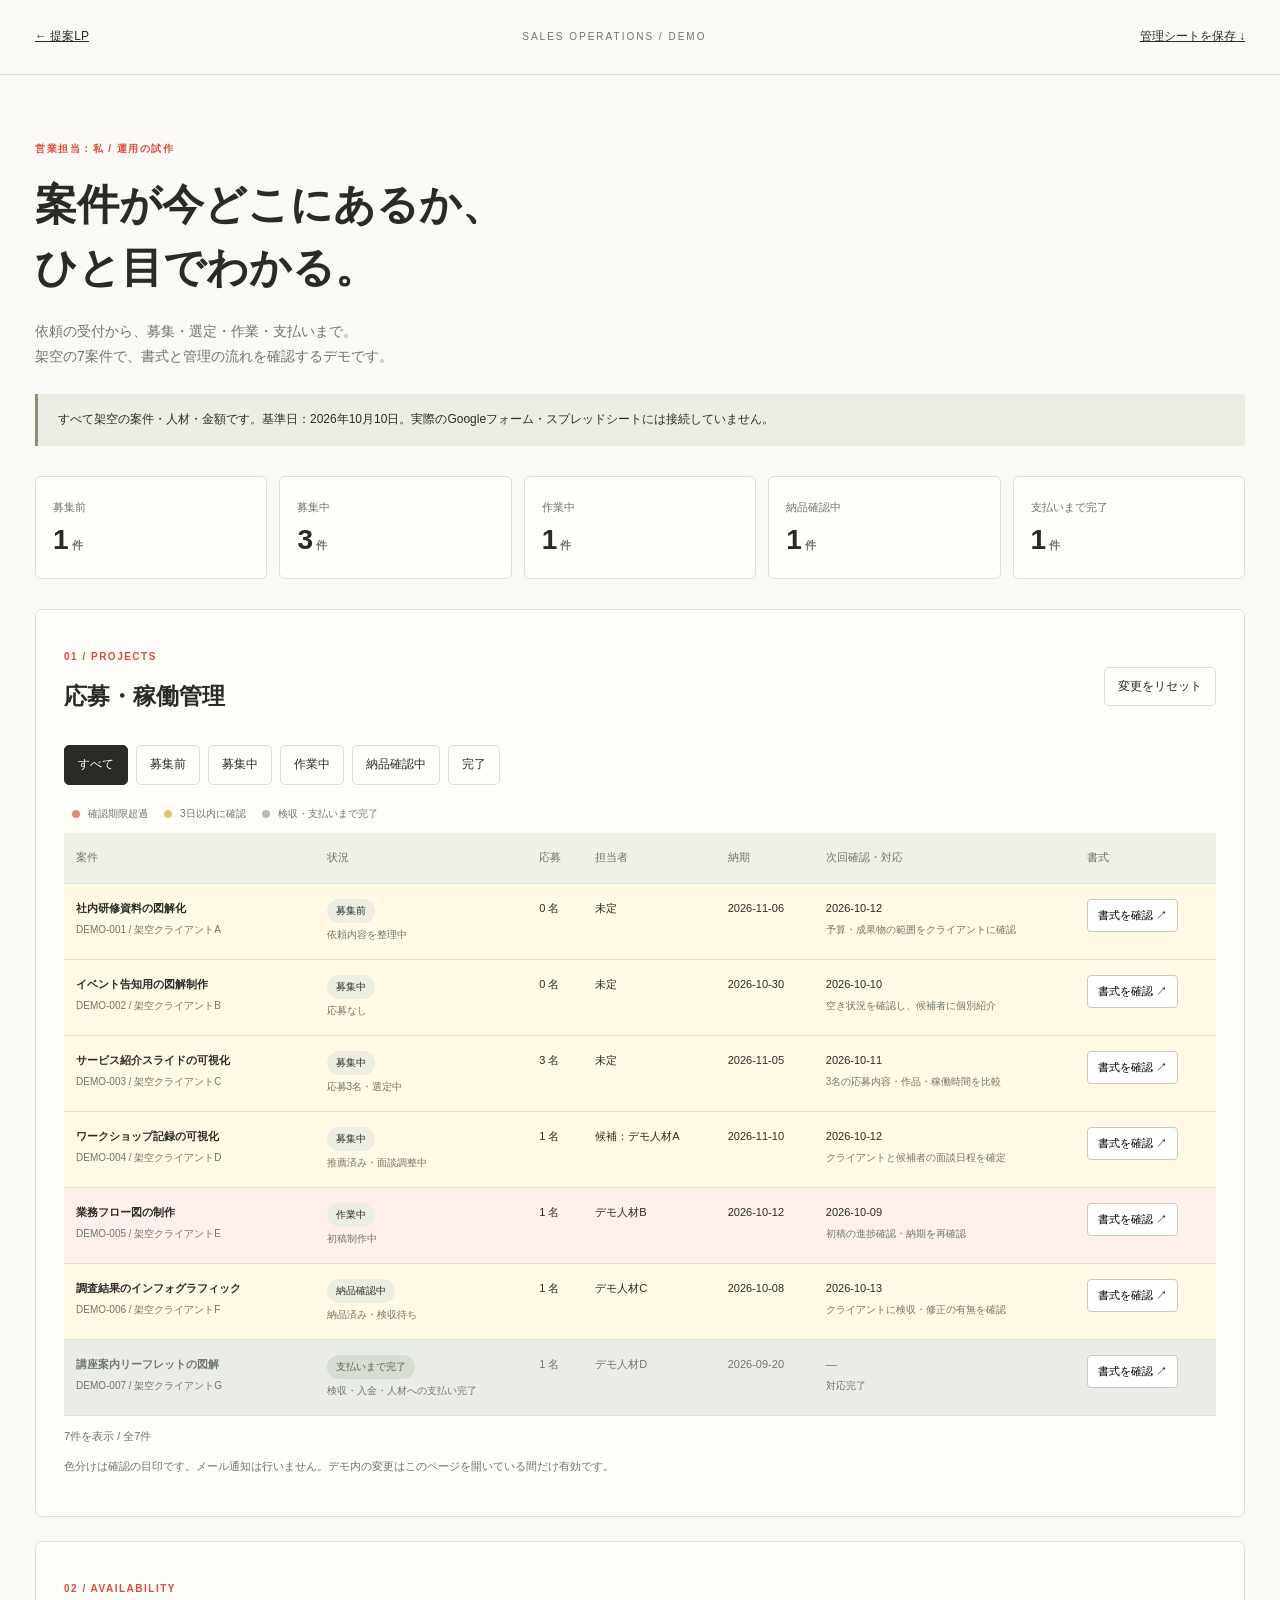
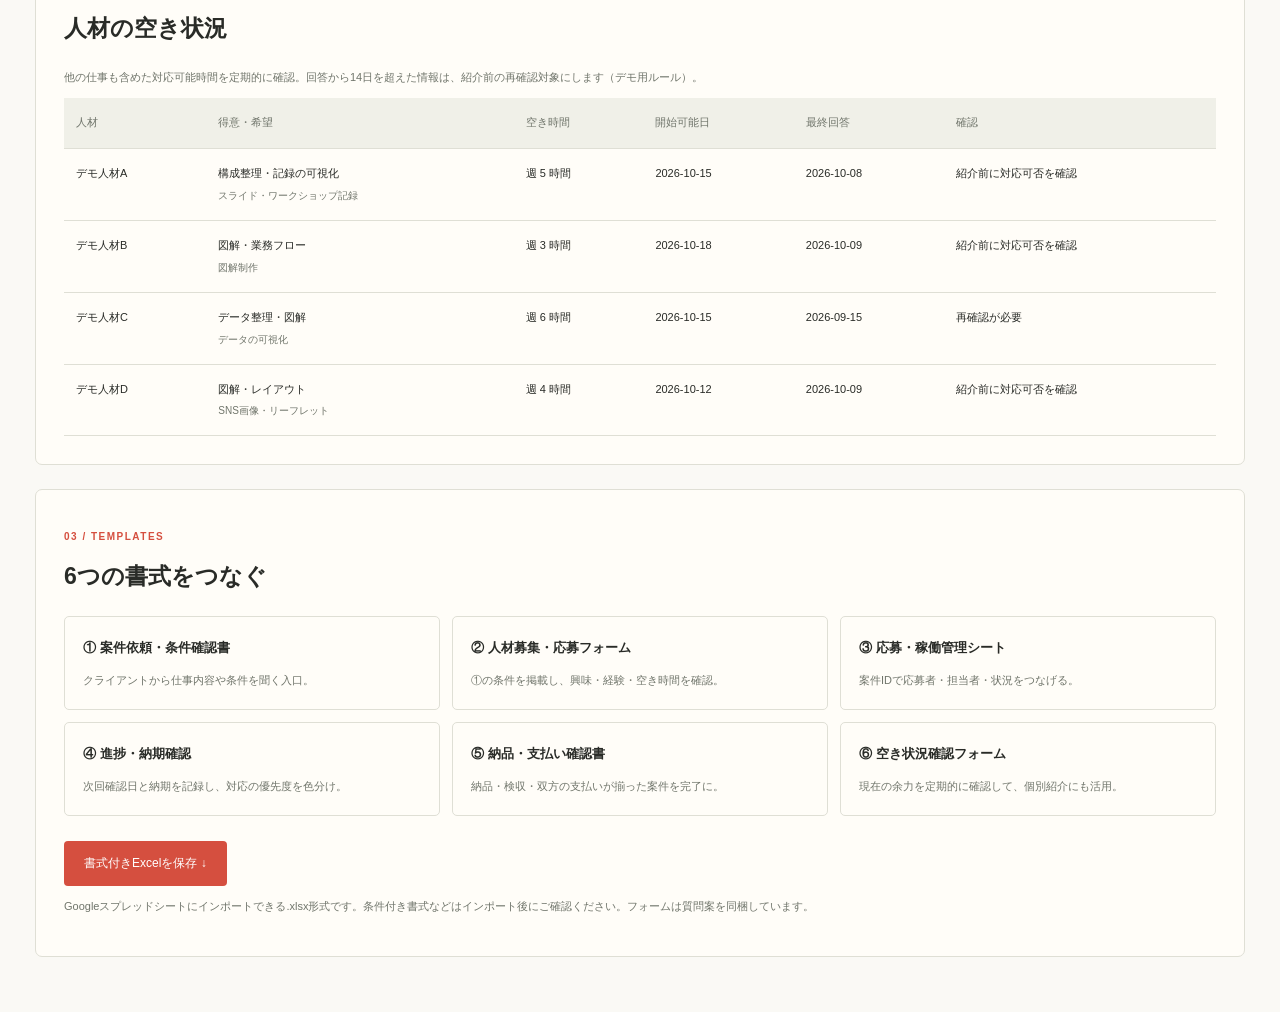
==== demo/index.html @ 5d19b6b4 "Add sample sales operations dashboard and spreadsheet templates" ====
<!doctype html><html lang="ja"><head><meta charset="utf-8"><meta name="viewport" content="width=device-width,initial-scale=1"><title>営業運用デモ｜まりえもんへの提案</title><link rel="stylesheet" href="demo.css"></head><body><header><a href="../index.html">← 提案LP</a><span>SALES OPERATIONS / DEMO</span><a href="営業運用デモ.xlsx" download>管理シートを保存 ↓</a></header><main><p class="eyebrow">営業担当：私 / 運用の試作</p><h1>案件が今どこにあるか、<br>ひと目でわかる。</h1><p class="intro">依頼の受付から、募集・選定・作業・支払いまで。<br>架空の7案件で、書式と管理の流れを確認するデモです。</p><div class="notice">すべて架空の案件・人材・金額です。基準日：2026年10月10日。実際のGoogleフォーム・スプレッドシートには接続していません。</div><div class="summary" id="summary"></div><section class="panel"><div class="panel-title"><div><p class="eyebrow">01 / PROJECTS</p><h2>応募・稼働管理</h2></div><button id="reset" class="secondary">変更をリセット</button></div><div class="filters" role="group" aria-label="案件の絞り込み"><button class="active" data-filter="すべて" aria-pressed="true">すべて</button><button data-filter="募集前" aria-pressed="false">募集前</button><button data-filter="募集中" aria-pressed="false">募集中</button><button data-filter="作業中" aria-pressed="false">作業中</button><button data-filter="納品確認中" aria-pressed="false">納品確認中</button><button data-filter="完了" aria-pressed="false">完了</button></div><p class="legend"><span class="dot red"></span>確認期限超過 <span class="dot yellow"></span>3日以内に確認 <span class="dot gray"></span>検収・支払いまで完了</p><div class="table-wrap"><table class="projects-table"><caption class="sr-only">架空の案件の応募・稼働状況</caption><thead><tr><th>案件</th><th>状況</th><th>応募</th><th>担当者</th><th>納期</th><th>次回確認・対応</th><th>書式</th></tr></thead><tbody id="projects"></tbody></table></div><p id="result-count" class="muted" role="status"></p><p class="muted">色分けは確認の目印です。メール通知は行いません。デモ内の変更はこのページを開いている間だけ有効です。</p></section><section class="panel" id="talent-panel"><p class="eyebrow">02 / AVAILABILITY</p><h2>人材の空き状況</h2><p class="muted">他の仕事も含めた対応可能時間を定期的に確認。回答から14日を超えた情報は、紹介前の再確認対象にします（デモ用ルール）。</p><div class="table-wrap"><table><caption class="sr-only">架空の人材の稼働可能状況</caption><thead><tr><th>人材</th><th>得意・希望</th><th>空き時間</th><th>開始可能日</th><th>最終回答</th><th>確認</th></tr></thead><tbody id="talents"></tbody></table></div></section><section class="panel"><p class="eyebrow">03 / TEMPLATES</p><h2>6つの書式をつなぐ</h2><div class="template-grid"><article><b>① 案件依頼・条件確認書</b><p>クライアントから仕事内容や条件を聞く入口。</p></article><article><b>② 人材募集・応募フォーム</b><p>①の条件を掲載し、興味・経験・空き時間を確認。</p></article><article><b>③ 応募・稼働管理シート</b><p>案件IDで応募者・担当者・状況をつなげる。</p></article><article><b>④ 進捗・納期確認</b><p>次回確認日と納期を記録し、対応の優先度を色分け。</p></article><article><b>⑤ 納品・支払い確認書</b><p>納品・検収・双方の支払いが揃った案件を完了に。</p></article><article><b>⑥ 空き状況確認フォーム</b><p>現在の余力を定期的に確認して、個別紹介にも活用。</p></article></div><a class="primary download" href="営業運用デモ.xlsx" download>書式付きExcelを保存 ↓</a><p class="muted">Googleスプレッドシートにインポートできる.xlsx形式です。条件付き書式などはインポート後にご確認ください。フォームは質問案を同梱しています。</p></section></main><dialog id="detail"><button id="close" aria-label="閉じる" class="close">×</button><p class="eyebrow" id="detail-id"></p><h2 id="detail-title"></h2><nav class="tabs" aria-label="書式の切り替え"><button class="active" data-tab="brief" aria-pressed="true">① 条件確認</button><button data-tab="apply" aria-pressed="false">② 応募</button><button data-tab="applicants" aria-pressed="false">③ 応募者</button><button data-tab="progress" aria-pressed="false">④ 進捗</button><button data-tab="payment" aria-pressed="false">⑤ 納品・支払</button><button data-tab="availability" aria-pressed="false">⑥ 空き状況</button></nav><div id="detail-content"></div><p id="feedback" role="status"></p></dialog><script src="data.js"></script><script src="demo.js"></script></body></html>
---- demo/demo.css ----
:root{--paper:#faf9f5;--ink:#292b27;--red:#d54f3f;--line:#dfdfd5;--muted:#70756b}*{box-sizing:border-box}body{margin:0;background:var(--paper);color:var(--ink);font-family:'Noto Sans JP',sans-serif;font-size:14px;line-height:1.8}button,input,select,textarea{font:inherit}button,a{touch-action:manipulation}button{cursor:pointer}a{color:inherit}header{max-width:1320px;margin:auto;display:flex;justify-content:space-between;gap:20px;align-items:center;padding:26px 35px;border-bottom:1px solid var(--line);font-size:12px}header>span{font-size:10px;letter-spacing:2px;color:var(--muted)}main{max-width:1320px;margin:auto;padding:55px 35px}h1{font-size:42px;line-height:1.5;margin:15px 0 20px}h2{font-size:23px;margin:0 0 18px}h3{font-size:17px}.eyebrow{font-size:10px;color:var(--red);letter-spacing:1.5px;font-weight:700}.intro{color:var(--muted)}.notice{background:#eeede5;border-left:3px solid #879473;padding:15px 20px;font-size:12px;margin-top:25px}.summary{display:grid;grid-template-columns:repeat(5,1fr);gap:12px;margin:30px 0}.summary div{border:1px solid var(--line);border-radius:6px;padding:17px;background:#fffdf8}.summary strong{display:block;font-size:28px;line-height:1.5}.summary span{font-size:11px;color:var(--muted)}.panel{padding:28px;background:#fffdf8;border:1px solid var(--line);border-radius:7px;margin-top:24px}.panel-title{display:flex;justify-content:space-between;align-items:center;gap:20px}.filters,.tabs{display:flex;gap:8px;flex-wrap:wrap;margin:10px 0 20px}.filters button,.tabs button,.secondary{border:1px solid var(--line);border-radius:5px;background:transparent;padding:8px 13px;color:var(--ink);font-size:12px}.filters .active,.tabs .active{background:var(--ink);color:white;border-color:var(--ink)}.legend{display:flex;align-items:center;gap:8px;font-size:10px;color:var(--muted);flex-wrap:wrap}.dot{width:8px;height:8px;display:inline-block;border-radius:50%;margin-left:8px}.red{background:#df8c7a}.yellow{background:#dbc681}.gray{background:#b8bbb4}.table-wrap{overflow-x:auto}table{border-collapse:collapse;width:100%;text-align:left;font-size:11px}th,td{padding:15px 12px;border-bottom:1px solid var(--line);vertical-align:top}th{background:#f0f0e8;font-weight:500;color:var(--muted);white-space:nowrap}td small{display:block;color:var(--muted);font-size:10px;margin-top:3px}.projects-table{min-width:970px}.projects-table td:first-child{min-width:205px}.projects-table td:nth-child(2){min-width:170px}.projects-table td:nth-child(6){min-width:210px}tr.urgent{background:#fff0eb}tr.soon{background:#fff9e6}tr.complete{background:#eaece7;color:#72776e}tr.complete .badge{background:#d8ddd3;color:#596151}.badge{display:inline-block;border-radius:20px;background:#eceee4;padding:3px 9px;font-size:10px;white-space:nowrap}.row-button{border:1px solid #c7ccbc;border-radius:4px;padding:6px 10px;background:white;font-size:11px;white-space:nowrap}.muted{font-size:11px;color:var(--muted)}.template-grid{display:grid;grid-template-columns:repeat(3,1fr);gap:12px}.template-grid article{border:1px solid var(--line);padding:18px;border-radius:5px}.template-grid b{font-size:13px}.template-grid p{font-size:11px;color:var(--muted);margin-bottom:0}.primary{background:var(--red);border:0;color:white;border-radius:4px;padding:12px 20px;font-size:12px;display:inline-block;text-decoration:none}.download{margin-top:25px}.sr-only{position:absolute;width:1px;height:1px;padding:0;margin:-1px;overflow:hidden;clip:rect(0,0,0,0);white-space:nowrap;border:0}dialog{width:calc(100% - 30px);max-width:850px;border:1px solid var(--line);border-radius:8px;padding:30px;background:var(--paper);max-height:90vh;color:var(--ink)}dialog::backdrop{background:#292b2770}.close{position:absolute;right:15px;top:10px;background:none;border:0;font-size:28px}.detail-grid{display:grid;grid-template-columns:1fr 1fr;gap:15px}.field{display:block;font-size:12px}.field>span{display:block;margin-bottom:5px;color:#62685d}input,select,textarea{width:100%;border:1px solid #c9cebf;border-radius:4px;padding:10px;background:white;color:var(--ink);font-size:12px}textarea{resize:vertical}fieldset{border:1px solid var(--line);padding:15px;margin:15px 0}legend{font-size:12px}.checkbox{display:flex;gap:10px;align-items:center;margin:10px 0;font-size:12px}.checkbox input{width:18px;height:18px}.detail-notice{font-size:12px;background:#eeede5;padding:14px;margin-bottom:20px}.form-footer{margin-top:20px}.details{margin:0}.details div{border-bottom:1px solid var(--line);padding:12px 0}.details dt{font-size:11px;color:var(--muted)}.details dd{margin:4px 0 0;font-size:13px}#feedback{font-size:12px;color:#4f653e}.empty{padding:25px;background:#eeede5;font-size:13px}.applicant{padding:18px;border:1px solid var(--line);margin-bottom:12px;border-radius:5px}.applicant h3{margin:0 0 5px}.applicant p{font-size:12px;margin:5px 0}a:focus-visible,button:focus-visible,input:focus-visible,select:focus-visible,textarea:focus-visible{outline:3px solid var(--red);outline-offset:3px}@media(max-width:700px){header{padding:20px;flex-wrap:wrap}header>span{display:none}main{padding:30px 16px}h1{font-size:29px}.intro{font-size:12px}.notice{font-size:10px;padding:12px}.summary{grid-template-columns:repeat(3,1fr);gap:8px;margin:20px 0}.summary div{padding:12px}.summary strong{font-size:23px}.panel{padding:18px 14px}h2{font-size:19px}.filters{gap:5px}.filters button{padding:6px 9px;font-size:11px}.template-grid{grid-template-columns:1fr}.panel-title .secondary{font-size:10px;padding:6px 8px}.projects-table{min-width:0}.projects-table thead{display:none}.projects-table tbody{display:block}.projects-table tr{display:block;border:1px solid var(--line);border-radius:5px;margin-bottom:12px;padding:12px}.projects-table td,.projects-table td:first-child,.projects-table td:nth-child(2),.projects-table td:nth-child(6){display:block;min-width:0;border:0;padding:5px 0}.projects-table td::before{content:attr(data-label);display:inline-block;width:85px;font-size:10px;color:var(--muted)}.projects-table td:first-child::before{display:none}.projects-table td small{margin-left:85px}.projects-table td:first-child small{margin-left:0}.detail-grid{grid-template-columns:1fr}dialog{padding:25px 18px}.tabs{gap:5px}.tabs button{font-size:10px;padding:7px 9px}#talent-panel table{min-width:650px}}@media(prefers-reduced-motion:reduce){*{scroll-behavior:auto}}
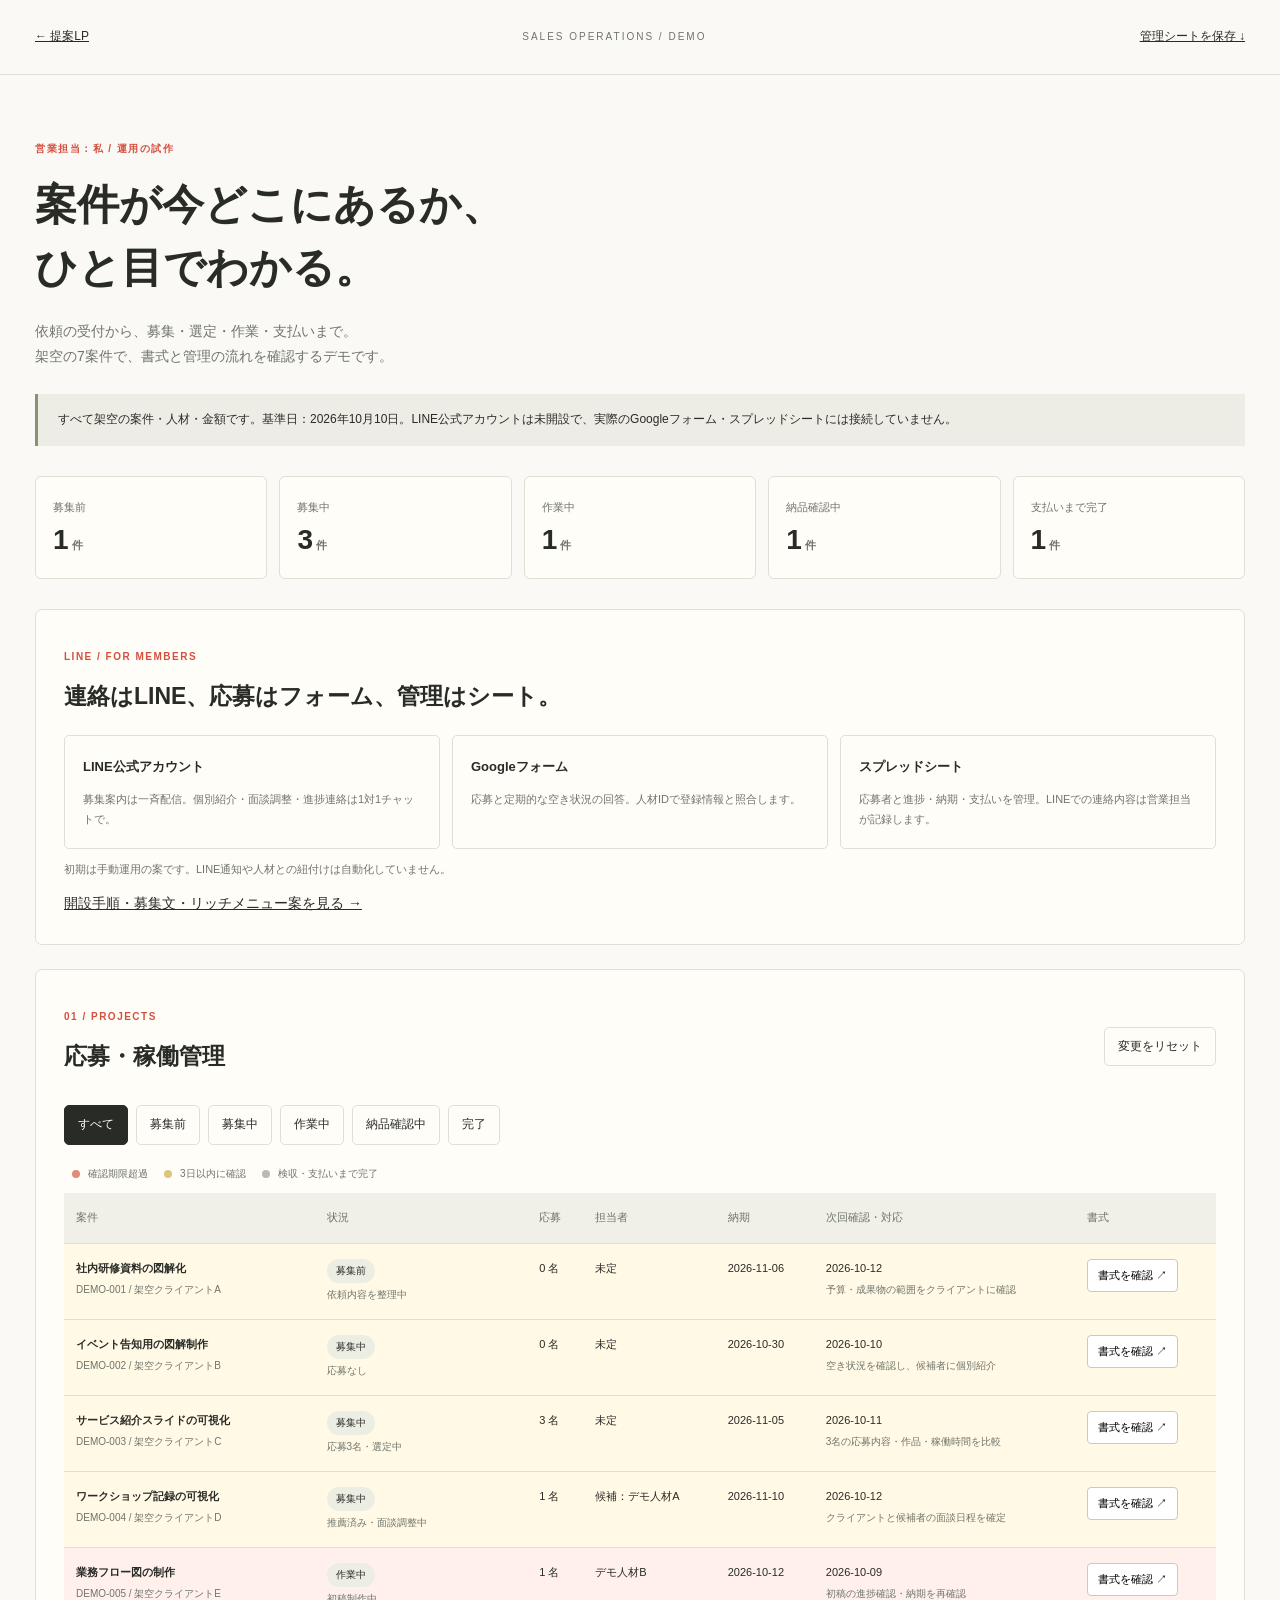
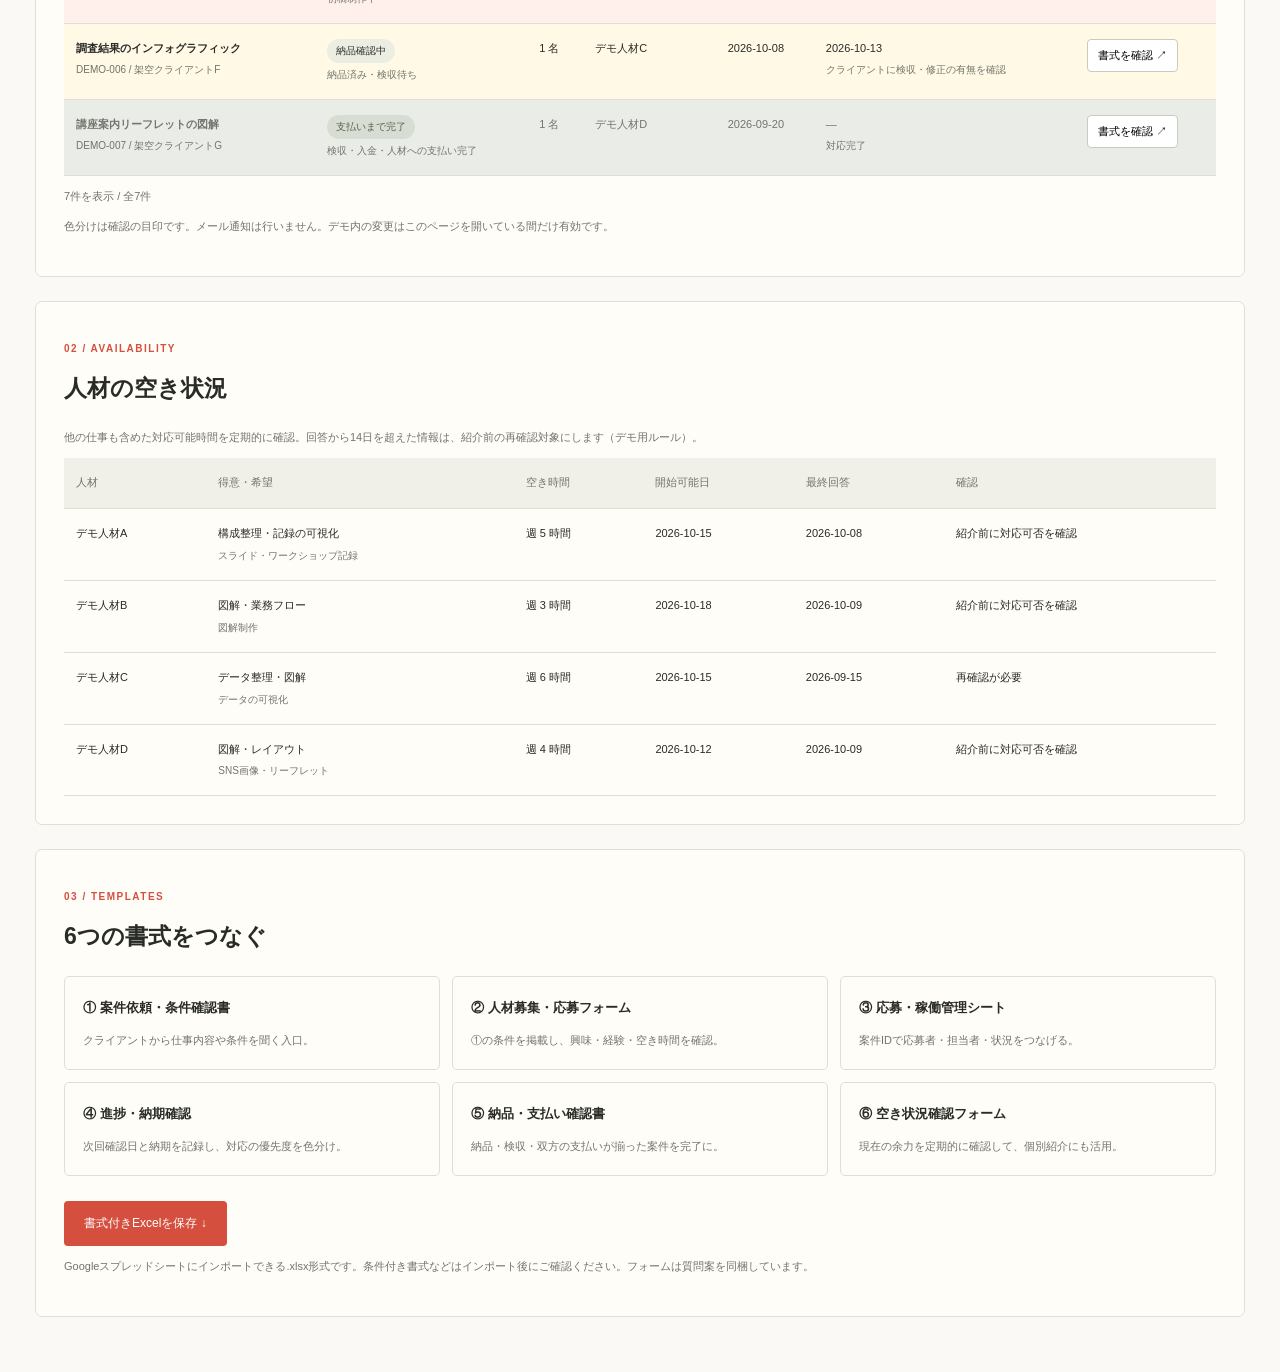
==== commit d55e107a: "Prepare LINE account onboarding and talent communication templates" ====
--- a/demo/index.html
+++ b/demo/index.html
@@ -1 +1 @@
-<!doctype html><html lang="ja"><head><meta charset="utf-8"><meta name="viewport" content="width=device-width,initial-scale=1"><title>営業運用デモ｜まりえもんへの提案</title><link rel="stylesheet" href="demo.css"></head><body><header><a href="../index.html">← 提案LP</a><span>SALES OPERATIONS / DEMO</span><a href="営業運用デモ.xlsx" download>管理シートを保存 ↓</a></header><main><p class="eyebrow">営業担当：私 / 運用の試作</p><h1>案件が今どこにあるか、<br>ひと目でわかる。</h1><p class="intro">依頼の受付から、募集・選定・作業・支払いまで。<br>架空の7案件で、書式と管理の流れを確認するデモです。</p><div class="notice">すべて架空の案件・人材・金額です。基準日：2026年10月10日。実際のGoogleフォーム・スプレッドシートには接続していません。</div><div class="summary" id="summary"></div><section class="panel"><div class="panel-title"><div><p class="eyebrow">01 / PROJECTS</p><h2>応募・稼働管理</h2></div><button id="reset" class="secondary">変更をリセット</button></div><div class="filters" role="group" aria-label="案件の絞り込み"><button class="active" data-filter="すべて" aria-pressed="true">すべて</button><button data-filter="募集前" aria-pressed="false">募集前</button><button data-filter="募集中" aria-pressed="false">募集中</button><button data-filter="作業中" aria-pressed="false">作業中</button><button data-filter="納品確認中" aria-pressed="false">納品確認中</button><button data-filter="完了" aria-pressed="false">完了</button></div><p class="legend"><span class="dot red"></span>確認期限超過 <span class="dot yellow"></span>3日以内に確認 <span class="dot gray"></span>検収・支払いまで完了</p><div class="table-wrap"><table class="projects-table"><caption class="sr-only">架空の案件の応募・稼働状況</caption><thead><tr><th>案件</th><th>状況</th><th>応募</th><th>担当者</th><th>納期</th><th>次回確認・対応</th><th>書式</th></tr></thead><tbody id="projects"></tbody></table></div><p id="result-count" class="muted" role="status"></p><p class="muted">色分けは確認の目印です。メール通知は行いません。デモ内の変更はこのページを開いている間だけ有効です。</p></section><section class="panel" id="talent-panel"><p class="eyebrow">02 / AVAILABILITY</p><h2>人材の空き状況</h2><p class="muted">他の仕事も含めた対応可能時間を定期的に確認。回答から14日を超えた情報は、紹介前の再確認対象にします（デモ用ルール）。</p><div class="table-wrap"><table><caption class="sr-only">架空の人材の稼働可能状況</caption><thead><tr><th>人材</th><th>得意・希望</th><th>空き時間</th><th>開始可能日</th><th>最終回答</th><th>確認</th></tr></thead><tbody id="talents"></tbody></table></div></section><section class="panel"><p class="eyebrow">03 / TEMPLATES</p><h2>6つの書式をつなぐ</h2><div class="template-grid"><article><b>① 案件依頼・条件確認書</b><p>クライアントから仕事内容や条件を聞く入口。</p></article><article><b>② 人材募集・応募フォーム</b><p>①の条件を掲載し、興味・経験・空き時間を確認。</p></article><article><b>③ 応募・稼働管理シート</b><p>案件IDで応募者・担当者・状況をつなげる。</p></article><article><b>④ 進捗・納期確認</b><p>次回確認日と納期を記録し、対応の優先度を色分け。</p></article><article><b>⑤ 納品・支払い確認書</b><p>納品・検収・双方の支払いが揃った案件を完了に。</p></article><article><b>⑥ 空き状況確認フォーム</b><p>現在の余力を定期的に確認して、個別紹介にも活用。</p></article></div><a class="primary download" href="営業運用デモ.xlsx" download>書式付きExcelを保存 ↓</a><p class="muted">Googleスプレッドシートにインポートできる.xlsx形式です。条件付き書式などはインポート後にご確認ください。フォームは質問案を同梱しています。</p></section></main><dialog id="detail"><button id="close" aria-label="閉じる" class="close">×</button><p class="eyebrow" id="detail-id"></p><h2 id="detail-title"></h2><nav class="tabs" aria-label="書式の切り替え"><button class="active" data-tab="brief" aria-pressed="true">① 条件確認</button><button data-tab="apply" aria-pressed="false">② 応募</button><button data-tab="applicants" aria-pressed="false">③ 応募者</button><button data-tab="progress" aria-pressed="false">④ 進捗</button><button data-tab="payment" aria-pressed="false">⑤ 納品・支払</button><button data-tab="availability" aria-pressed="false">⑥ 空き状況</button></nav><div id="detail-content"></div><p id="feedback" role="status"></p></dialog><script src="data.js"></script><script src="demo.js"></script></body></html>
+<!doctype html><html lang="ja"><head><meta charset="utf-8"><meta name="viewport" content="width=device-width,initial-scale=1"><title>営業運用デモ｜まりえもんへの提案</title><link rel="stylesheet" href="demo.css"></head><body><header><a href="../index.html">← 提案LP</a><span>SALES OPERATIONS / DEMO</span><a href="営業運用デモ.xlsx" download>管理シートを保存 ↓</a></header><main><p class="eyebrow">営業担当：私 / 運用の試作</p><h1>案件が今どこにあるか、<br>ひと目でわかる。</h1><p class="intro">依頼の受付から、募集・選定・作業・支払いまで。<br>架空の7案件で、書式と管理の流れを確認するデモです。</p><div class="notice">すべて架空の案件・人材・金額です。基準日：2026年10月10日。LINE公式アカウントは未開設で、実際のGoogleフォーム・スプレッドシートには接続していません。</div><div class="summary" id="summary"></div><section class="panel"><p class="eyebrow">LINE / FOR MEMBERS</p><h2>連絡はLINE、応募はフォーム、管理はシート。</h2><div class="template-grid"><article><b>LINE公式アカウント</b><p>募集案内は一斉配信。個別紹介・面談調整・進捗連絡は1対1チャットで。</p></article><article><b>Googleフォーム</b><p>応募と定期的な空き状況の回答。人材IDで登録情報と照合します。</p></article><article><b>スプレッドシート</b><p>応募者と進捗・納期・支払いを管理。LINEでの連絡内容は営業担当が記録します。</p></article></div><p class="muted">初期は手動運用の案です。LINE通知や人材との紐付けは自動化していません。</p><a href="LINE運用準備.md">開設手順・募集文・リッチメニュー案を見る →</a></section><section class="panel"><div class="panel-title"><div><p class="eyebrow">01 / PROJECTS</p><h2>応募・稼働管理</h2></div><button id="reset" class="secondary">変更をリセット</button></div><div class="filters" role="group" aria-label="案件の絞り込み"><button class="active" data-filter="すべて" aria-pressed="true">すべて</button><button data-filter="募集前" aria-pressed="false">募集前</button><button data-filter="募集中" aria-pressed="false">募集中</button><button data-filter="作業中" aria-pressed="false">作業中</button><button data-filter="納品確認中" aria-pressed="false">納品確認中</button><button data-filter="完了" aria-pressed="false">完了</button></div><p class="legend"><span class="dot red"></span>確認期限超過 <span class="dot yellow"></span>3日以内に確認 <span class="dot gray"></span>検収・支払いまで完了</p><div class="table-wrap"><table class="projects-table"><caption class="sr-only">架空の案件の応募・稼働状況</caption><thead><tr><th>案件</th><th>状況</th><th>応募</th><th>担当者</th><th>納期</th><th>次回確認・対応</th><th>書式</th></tr></thead><tbody id="projects"></tbody></table></div><p id="result-count" class="muted" role="status"></p><p class="muted">色分けは確認の目印です。メール通知は行いません。デモ内の変更はこのページを開いている間だけ有効です。</p></section><section class="panel" id="talent-panel"><p class="eyebrow">02 / AVAILABILITY</p><h2>人材の空き状況</h2><p class="muted">他の仕事も含めた対応可能時間を定期的に確認。回答から14日を超えた情報は、紹介前の再確認対象にします（デモ用ルール）。</p><div class="table-wrap"><table><caption class="sr-only">架空の人材の稼働可能状況</caption><thead><tr><th>人材</th><th>得意・希望</th><th>空き時間</th><th>開始可能日</th><th>最終回答</th><th>確認</th></tr></thead><tbody id="talents"></tbody></table></div></section><section class="panel"><p class="eyebrow">03 / TEMPLATES</p><h2>6つの書式をつなぐ</h2><div class="template-grid"><article><b>① 案件依頼・条件確認書</b><p>クライアントから仕事内容や条件を聞く入口。</p></article><article><b>② 人材募集・応募フォーム</b><p>①の条件を掲載し、興味・経験・空き時間を確認。</p></article><article><b>③ 応募・稼働管理シート</b><p>案件IDで応募者・担当者・状況をつなげる。</p></article><article><b>④ 進捗・納期確認</b><p>次回確認日と納期を記録し、対応の優先度を色分け。</p></article><article><b>⑤ 納品・支払い確認書</b><p>納品・検収・双方の支払いが揃った案件を完了に。</p></article><article><b>⑥ 空き状況確認フォーム</b><p>現在の余力を定期的に確認して、個別紹介にも活用。</p></article></div><a class="primary download" href="営業運用デモ.xlsx" download>書式付きExcelを保存 ↓</a><p class="muted">Googleスプレッドシートにインポートできる.xlsx形式です。条件付き書式などはインポート後にご確認ください。フォームは質問案を同梱しています。</p></section></main><dialog id="detail"><button id="close" aria-label="閉じる" class="close">×</button><p class="eyebrow" id="detail-id"></p><h2 id="detail-title"></h2><nav class="tabs" aria-label="書式の切り替え"><button class="active" data-tab="brief" aria-pressed="true">① 条件確認</button><button data-tab="apply" aria-pressed="false">② 応募</button><button data-tab="applicants" aria-pressed="false">③ 応募者</button><button data-tab="progress" aria-pressed="false">④ 進捗</button><button data-tab="payment" aria-pressed="false">⑤ 納品・支払</button><button data-tab="availability" aria-pressed="false">⑥ 空き状況</button></nav><div id="detail-content"></div><p id="feedback" role="status"></p></dialog><script src="data.js"></script><script src="demo.js"></script></body></html>
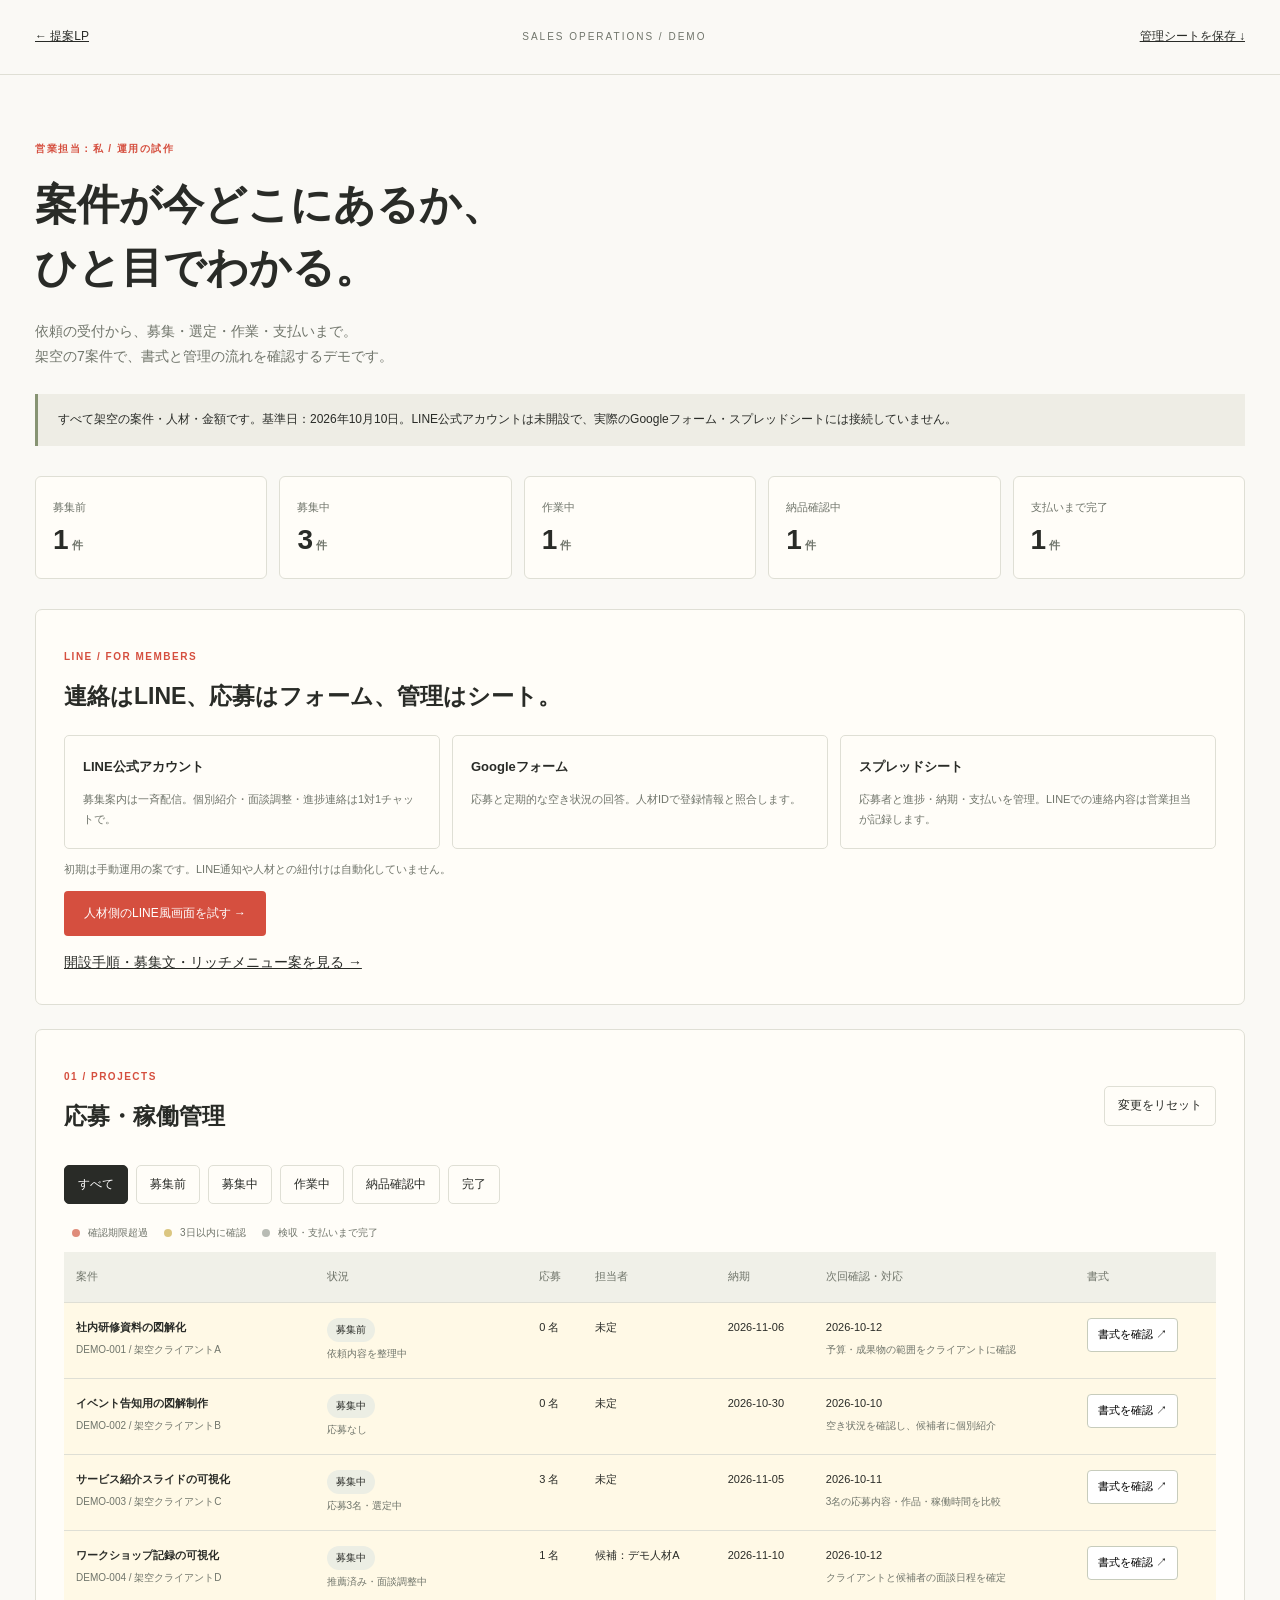
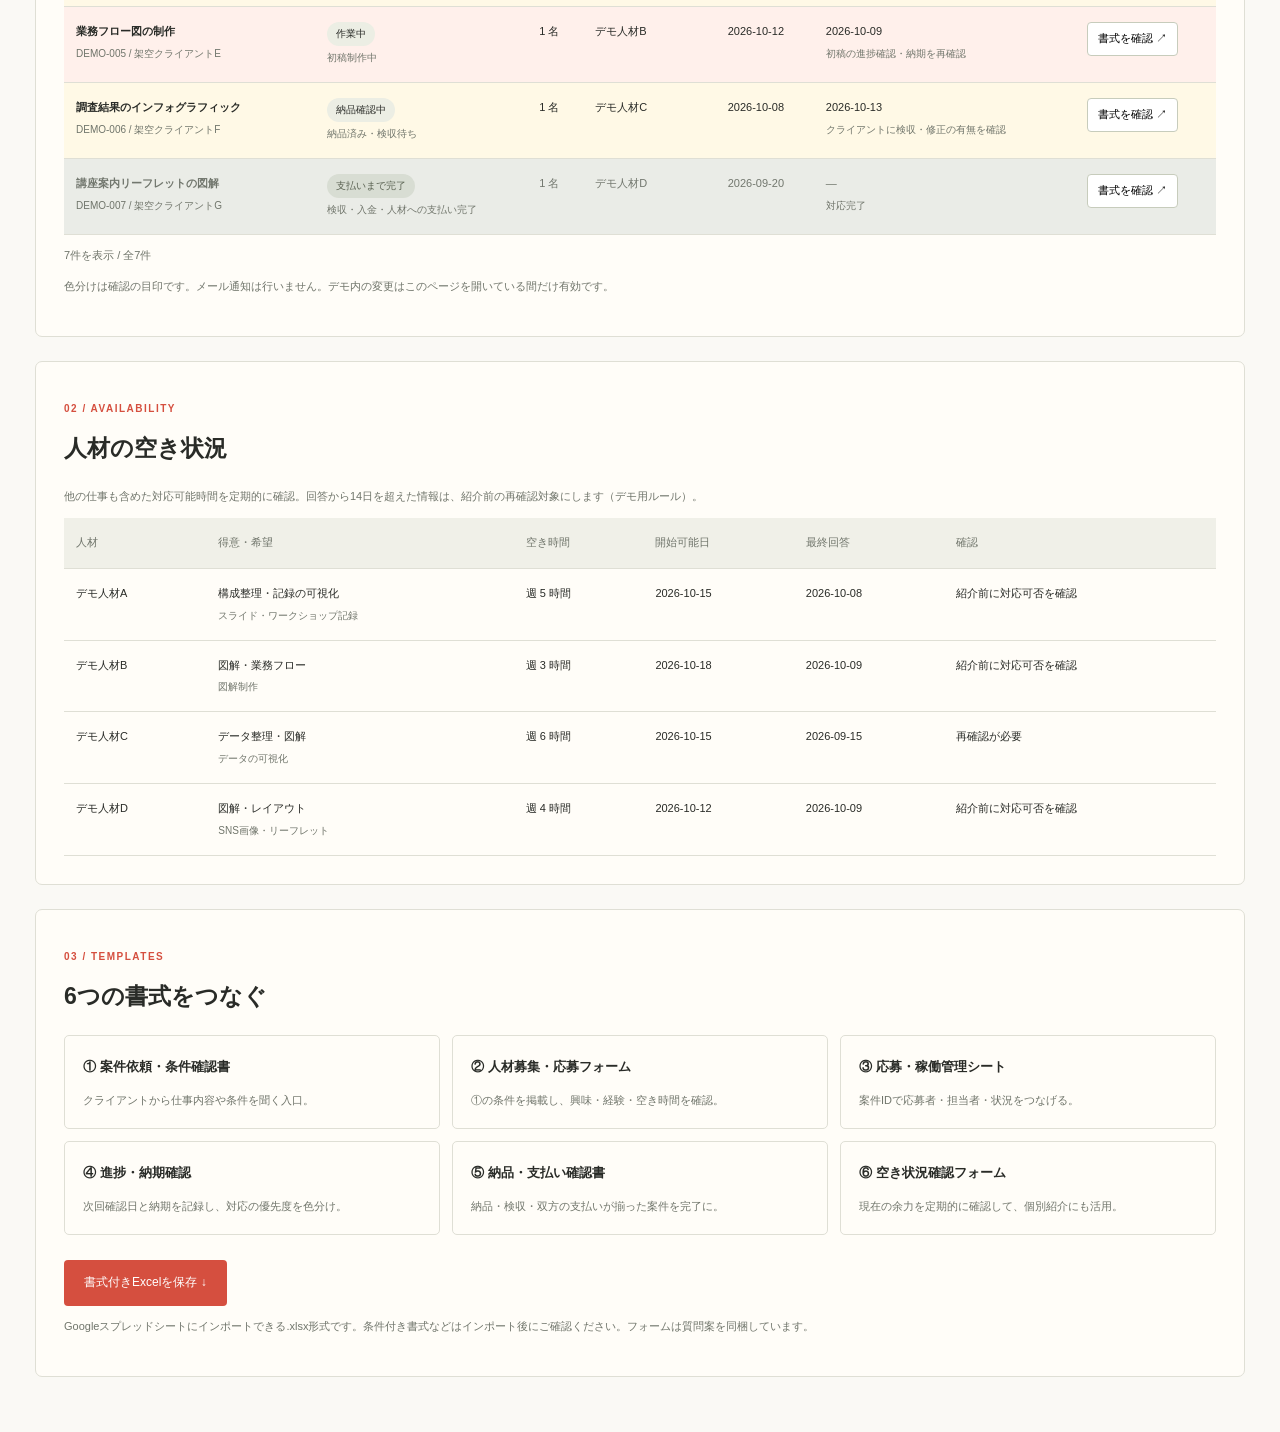
==== commit e812aaca: "Add interactive LINE-style member conversation prototype" ====
--- a/demo/index.html
+++ b/demo/index.html
@@ -1 +1 @@
-<!doctype html><html lang="ja"><head><meta charset="utf-8"><meta name="viewport" content="width=device-width,initial-scale=1"><title>営業運用デモ｜まりえもんへの提案</title><link rel="stylesheet" href="demo.css"></head><body><header><a href="../index.html">← 提案LP</a><span>SALES OPERATIONS / DEMO</span><a href="営業運用デモ.xlsx" download>管理シートを保存 ↓</a></header><main><p class="eyebrow">営業担当：私 / 運用の試作</p><h1>案件が今どこにあるか、<br>ひと目でわかる。</h1><p class="intro">依頼の受付から、募集・選定・作業・支払いまで。<br>架空の7案件で、書式と管理の流れを確認するデモです。</p><div class="notice">すべて架空の案件・人材・金額です。基準日：2026年10月10日。LINE公式アカウントは未開設で、実際のGoogleフォーム・スプレッドシートには接続していません。</div><div class="summary" id="summary"></div><section class="panel"><p class="eyebrow">LINE / FOR MEMBERS</p><h2>連絡はLINE、応募はフォーム、管理はシート。</h2><div class="template-grid"><article><b>LINE公式アカウント</b><p>募集案内は一斉配信。個別紹介・面談調整・進捗連絡は1対1チャットで。</p></article><article><b>Googleフォーム</b><p>応募と定期的な空き状況の回答。人材IDで登録情報と照合します。</p></article><article><b>スプレッドシート</b><p>応募者と進捗・納期・支払いを管理。LINEでの連絡内容は営業担当が記録します。</p></article></div><p class="muted">初期は手動運用の案です。LINE通知や人材との紐付けは自動化していません。</p><a href="LINE運用準備.md">開設手順・募集文・リッチメニュー案を見る →</a></section><section class="panel"><div class="panel-title"><div><p class="eyebrow">01 / PROJECTS</p><h2>応募・稼働管理</h2></div><button id="reset" class="secondary">変更をリセット</button></div><div class="filters" role="group" aria-label="案件の絞り込み"><button class="active" data-filter="すべて" aria-pressed="true">すべて</button><button data-filter="募集前" aria-pressed="false">募集前</button><button data-filter="募集中" aria-pressed="false">募集中</button><button data-filter="作業中" aria-pressed="false">作業中</button><button data-filter="納品確認中" aria-pressed="false">納品確認中</button><button data-filter="完了" aria-pressed="false">完了</button></div><p class="legend"><span class="dot red"></span>確認期限超過 <span class="dot yellow"></span>3日以内に確認 <span class="dot gray"></span>検収・支払いまで完了</p><div class="table-wrap"><table class="projects-table"><caption class="sr-only">架空の案件の応募・稼働状況</caption><thead><tr><th>案件</th><th>状況</th><th>応募</th><th>担当者</th><th>納期</th><th>次回確認・対応</th><th>書式</th></tr></thead><tbody id="projects"></tbody></table></div><p id="result-count" class="muted" role="status"></p><p class="muted">色分けは確認の目印です。メール通知は行いません。デモ内の変更はこのページを開いている間だけ有効です。</p></section><section class="panel" id="talent-panel"><p class="eyebrow">02 / AVAILABILITY</p><h2>人材の空き状況</h2><p class="muted">他の仕事も含めた対応可能時間を定期的に確認。回答から14日を超えた情報は、紹介前の再確認対象にします（デモ用ルール）。</p><div class="table-wrap"><table><caption class="sr-only">架空の人材の稼働可能状況</caption><thead><tr><th>人材</th><th>得意・希望</th><th>空き時間</th><th>開始可能日</th><th>最終回答</th><th>確認</th></tr></thead><tbody id="talents"></tbody></table></div></section><section class="panel"><p class="eyebrow">03 / TEMPLATES</p><h2>6つの書式をつなぐ</h2><div class="template-grid"><article><b>① 案件依頼・条件確認書</b><p>クライアントから仕事内容や条件を聞く入口。</p></article><article><b>② 人材募集・応募フォーム</b><p>①の条件を掲載し、興味・経験・空き時間を確認。</p></article><article><b>③ 応募・稼働管理シート</b><p>案件IDで応募者・担当者・状況をつなげる。</p></article><article><b>④ 進捗・納期確認</b><p>次回確認日と納期を記録し、対応の優先度を色分け。</p></article><article><b>⑤ 納品・支払い確認書</b><p>納品・検収・双方の支払いが揃った案件を完了に。</p></article><article><b>⑥ 空き状況確認フォーム</b><p>現在の余力を定期的に確認して、個別紹介にも活用。</p></article></div><a class="primary download" href="営業運用デモ.xlsx" download>書式付きExcelを保存 ↓</a><p class="muted">Googleスプレッドシートにインポートできる.xlsx形式です。条件付き書式などはインポート後にご確認ください。フォームは質問案を同梱しています。</p></section></main><dialog id="detail"><button id="close" aria-label="閉じる" class="close">×</button><p class="eyebrow" id="detail-id"></p><h2 id="detail-title"></h2><nav class="tabs" aria-label="書式の切り替え"><button class="active" data-tab="brief" aria-pressed="true">① 条件確認</button><button data-tab="apply" aria-pressed="false">② 応募</button><button data-tab="applicants" aria-pressed="false">③ 応募者</button><button data-tab="progress" aria-pressed="false">④ 進捗</button><button data-tab="payment" aria-pressed="false">⑤ 納品・支払</button><button data-tab="availability" aria-pressed="false">⑥ 空き状況</button></nav><div id="detail-content"></div><p id="feedback" role="status"></p></dialog><script src="data.js"></script><script src="demo.js"></script></body></html>
+<!doctype html><html lang="ja"><head><meta charset="utf-8"><meta name="viewport" content="width=device-width,initial-scale=1"><title>営業運用デモ｜まりえもんへの提案</title><link rel="stylesheet" href="demo.css"></head><body><header><a href="../index.html">← 提案LP</a><span>SALES OPERATIONS / DEMO</span><a href="営業運用デモ.xlsx" download>管理シートを保存 ↓</a></header><main><p class="eyebrow">営業担当：私 / 運用の試作</p><h1>案件が今どこにあるか、<br>ひと目でわかる。</h1><p class="intro">依頼の受付から、募集・選定・作業・支払いまで。<br>架空の7案件で、書式と管理の流れを確認するデモです。</p><div class="notice">すべて架空の案件・人材・金額です。基準日：2026年10月10日。LINE公式アカウントは未開設で、実際のGoogleフォーム・スプレッドシートには接続していません。</div><div class="summary" id="summary"></div><section class="panel"><p class="eyebrow">LINE / FOR MEMBERS</p><h2>連絡はLINE、応募はフォーム、管理はシート。</h2><div class="template-grid"><article><b>LINE公式アカウント</b><p>募集案内は一斉配信。個別紹介・面談調整・進捗連絡は1対1チャットで。</p></article><article><b>Googleフォーム</b><p>応募と定期的な空き状況の回答。人材IDで登録情報と照合します。</p></article><article><b>スプレッドシート</b><p>応募者と進捗・納期・支払いを管理。LINEでの連絡内容は営業担当が記録します。</p></article></div><p class="muted">初期は手動運用の案です。LINE通知や人材との紐付けは自動化していません。</p><a class="primary" href="line.html">人材側のLINE風画面を試す →</a><p></p><a href="LINE運用準備.md">開設手順・募集文・リッチメニュー案を見る →</a></section><section class="panel"><div class="panel-title"><div><p class="eyebrow">01 / PROJECTS</p><h2>応募・稼働管理</h2></div><button id="reset" class="secondary">変更をリセット</button></div><div class="filters" role="group" aria-label="案件の絞り込み"><button class="active" data-filter="すべて" aria-pressed="true">すべて</button><button data-filter="募集前" aria-pressed="false">募集前</button><button data-filter="募集中" aria-pressed="false">募集中</button><button data-filter="作業中" aria-pressed="false">作業中</button><button data-filter="納品確認中" aria-pressed="false">納品確認中</button><button data-filter="完了" aria-pressed="false">完了</button></div><p class="legend"><span class="dot red"></span>確認期限超過 <span class="dot yellow"></span>3日以内に確認 <span class="dot gray"></span>検収・支払いまで完了</p><div class="table-wrap"><table class="projects-table"><caption class="sr-only">架空の案件の応募・稼働状況</caption><thead><tr><th>案件</th><th>状況</th><th>応募</th><th>担当者</th><th>納期</th><th>次回確認・対応</th><th>書式</th></tr></thead><tbody id="projects"></tbody></table></div><p id="result-count" class="muted" role="status"></p><p class="muted">色分けは確認の目印です。メール通知は行いません。デモ内の変更はこのページを開いている間だけ有効です。</p></section><section class="panel" id="talent-panel"><p class="eyebrow">02 / AVAILABILITY</p><h2>人材の空き状況</h2><p class="muted">他の仕事も含めた対応可能時間を定期的に確認。回答から14日を超えた情報は、紹介前の再確認対象にします（デモ用ルール）。</p><div class="table-wrap"><table><caption class="sr-only">架空の人材の稼働可能状況</caption><thead><tr><th>人材</th><th>得意・希望</th><th>空き時間</th><th>開始可能日</th><th>最終回答</th><th>確認</th></tr></thead><tbody id="talents"></tbody></table></div></section><section class="panel"><p class="eyebrow">03 / TEMPLATES</p><h2>6つの書式をつなぐ</h2><div class="template-grid"><article><b>① 案件依頼・条件確認書</b><p>クライアントから仕事内容や条件を聞く入口。</p></article><article><b>② 人材募集・応募フォーム</b><p>①の条件を掲載し、興味・経験・空き時間を確認。</p></article><article><b>③ 応募・稼働管理シート</b><p>案件IDで応募者・担当者・状況をつなげる。</p></article><article><b>④ 進捗・納期確認</b><p>次回確認日と納期を記録し、対応の優先度を色分け。</p></article><article><b>⑤ 納品・支払い確認書</b><p>納品・検収・双方の支払いが揃った案件を完了に。</p></article><article><b>⑥ 空き状況確認フォーム</b><p>現在の余力を定期的に確認して、個別紹介にも活用。</p></article></div><a class="primary download" href="営業運用デモ.xlsx" download>書式付きExcelを保存 ↓</a><p class="muted">Googleスプレッドシートにインポートできる.xlsx形式です。条件付き書式などはインポート後にご確認ください。フォームは質問案を同梱しています。</p></section></main><dialog id="detail"><button id="close" aria-label="閉じる" class="close">×</button><p class="eyebrow" id="detail-id"></p><h2 id="detail-title"></h2><nav class="tabs" aria-label="書式の切り替え"><button class="active" data-tab="brief" aria-pressed="true">① 条件確認</button><button data-tab="apply" aria-pressed="false">② 応募</button><button data-tab="applicants" aria-pressed="false">③ 応募者</button><button data-tab="progress" aria-pressed="false">④ 進捗</button><button data-tab="payment" aria-pressed="false">⑤ 納品・支払</button><button data-tab="availability" aria-pressed="false">⑥ 空き状況</button></nav><div id="detail-content"></div><p id="feedback" role="status"></p></dialog><script src="data.js"></script><script src="demo.js"></script></body></html>
